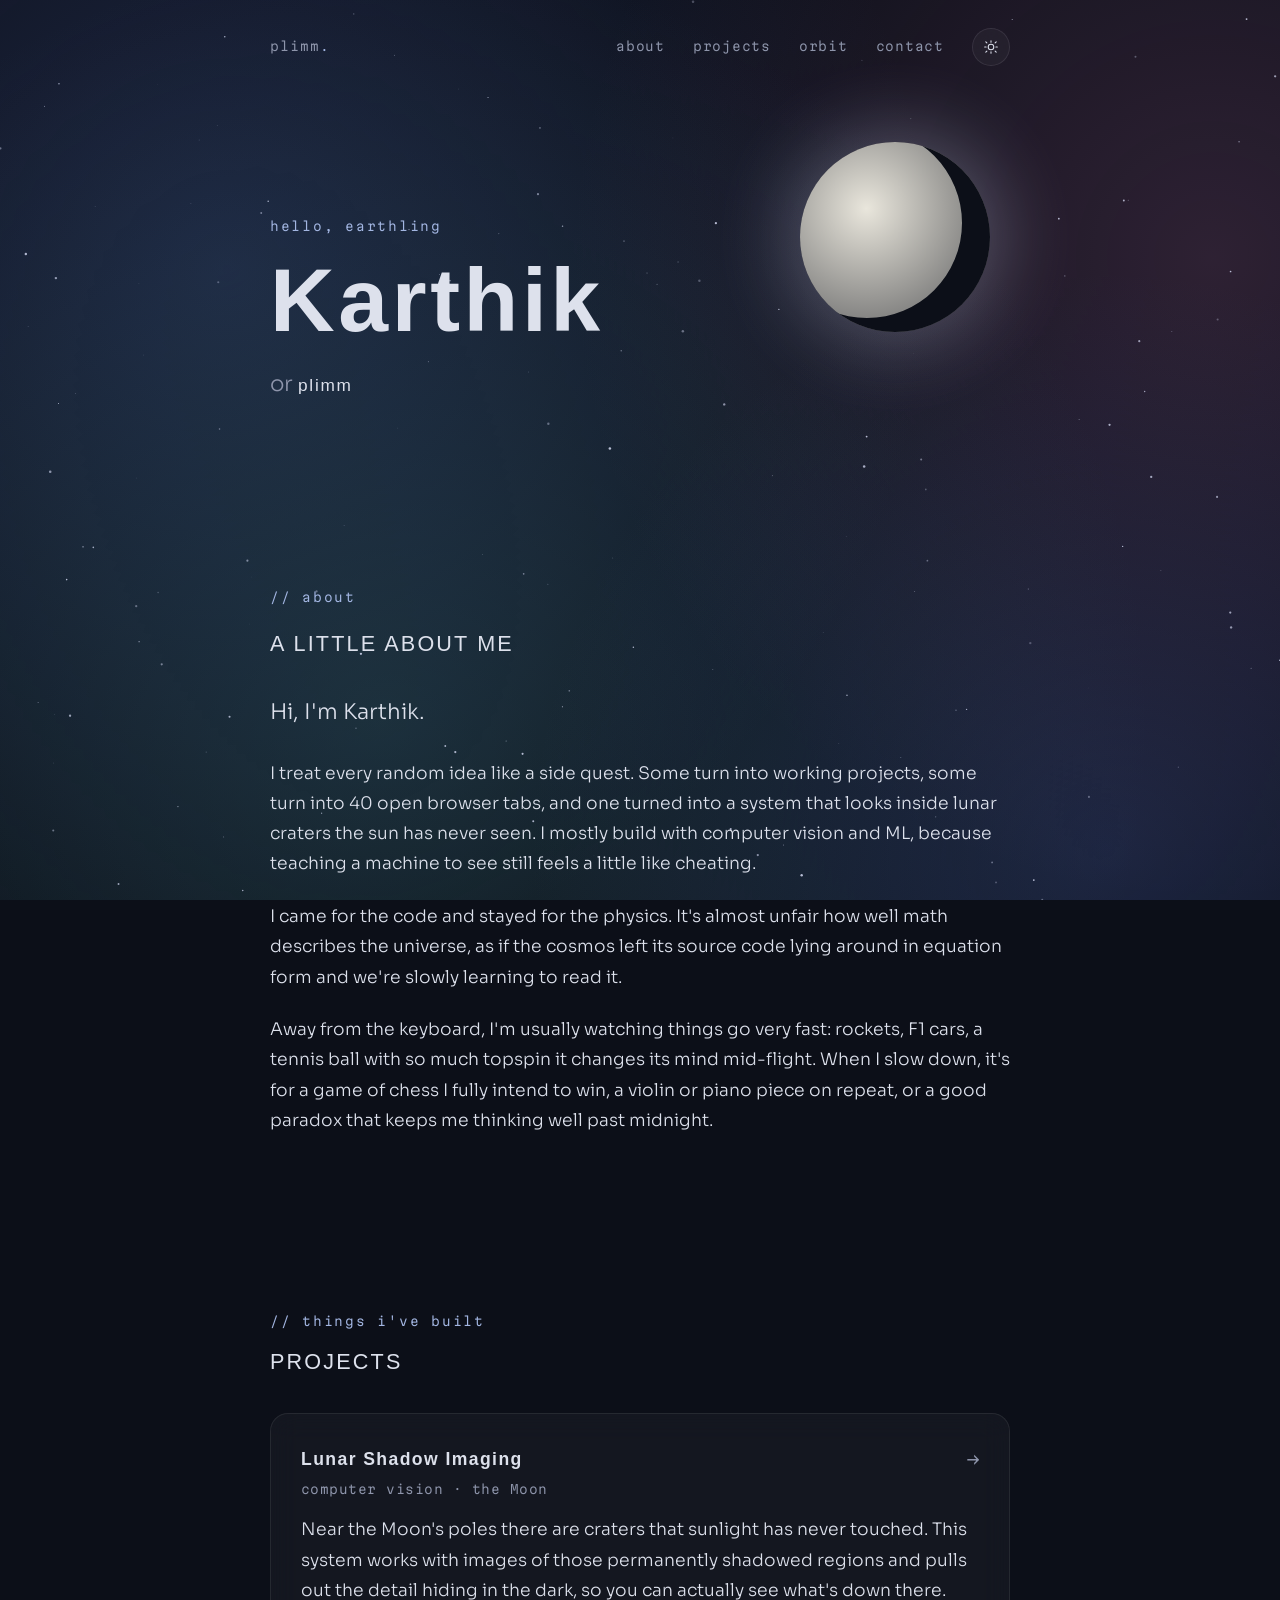
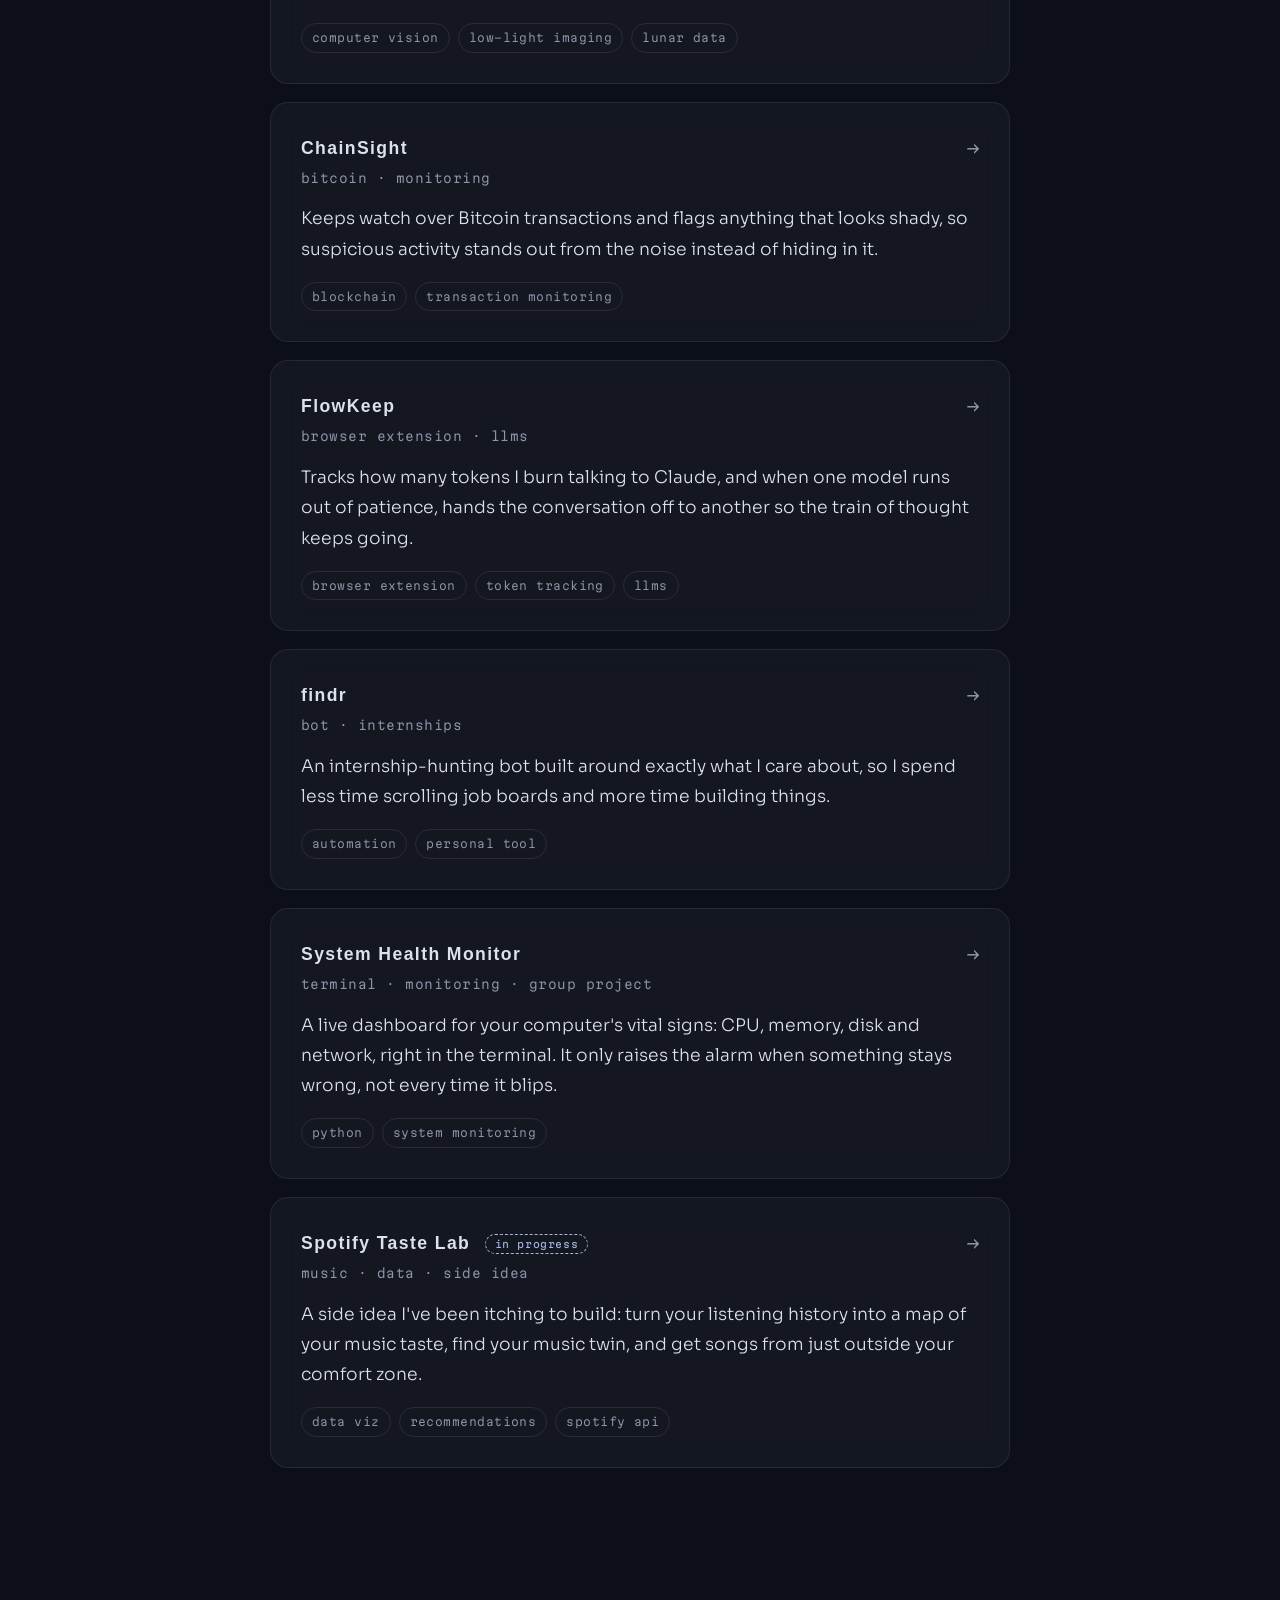
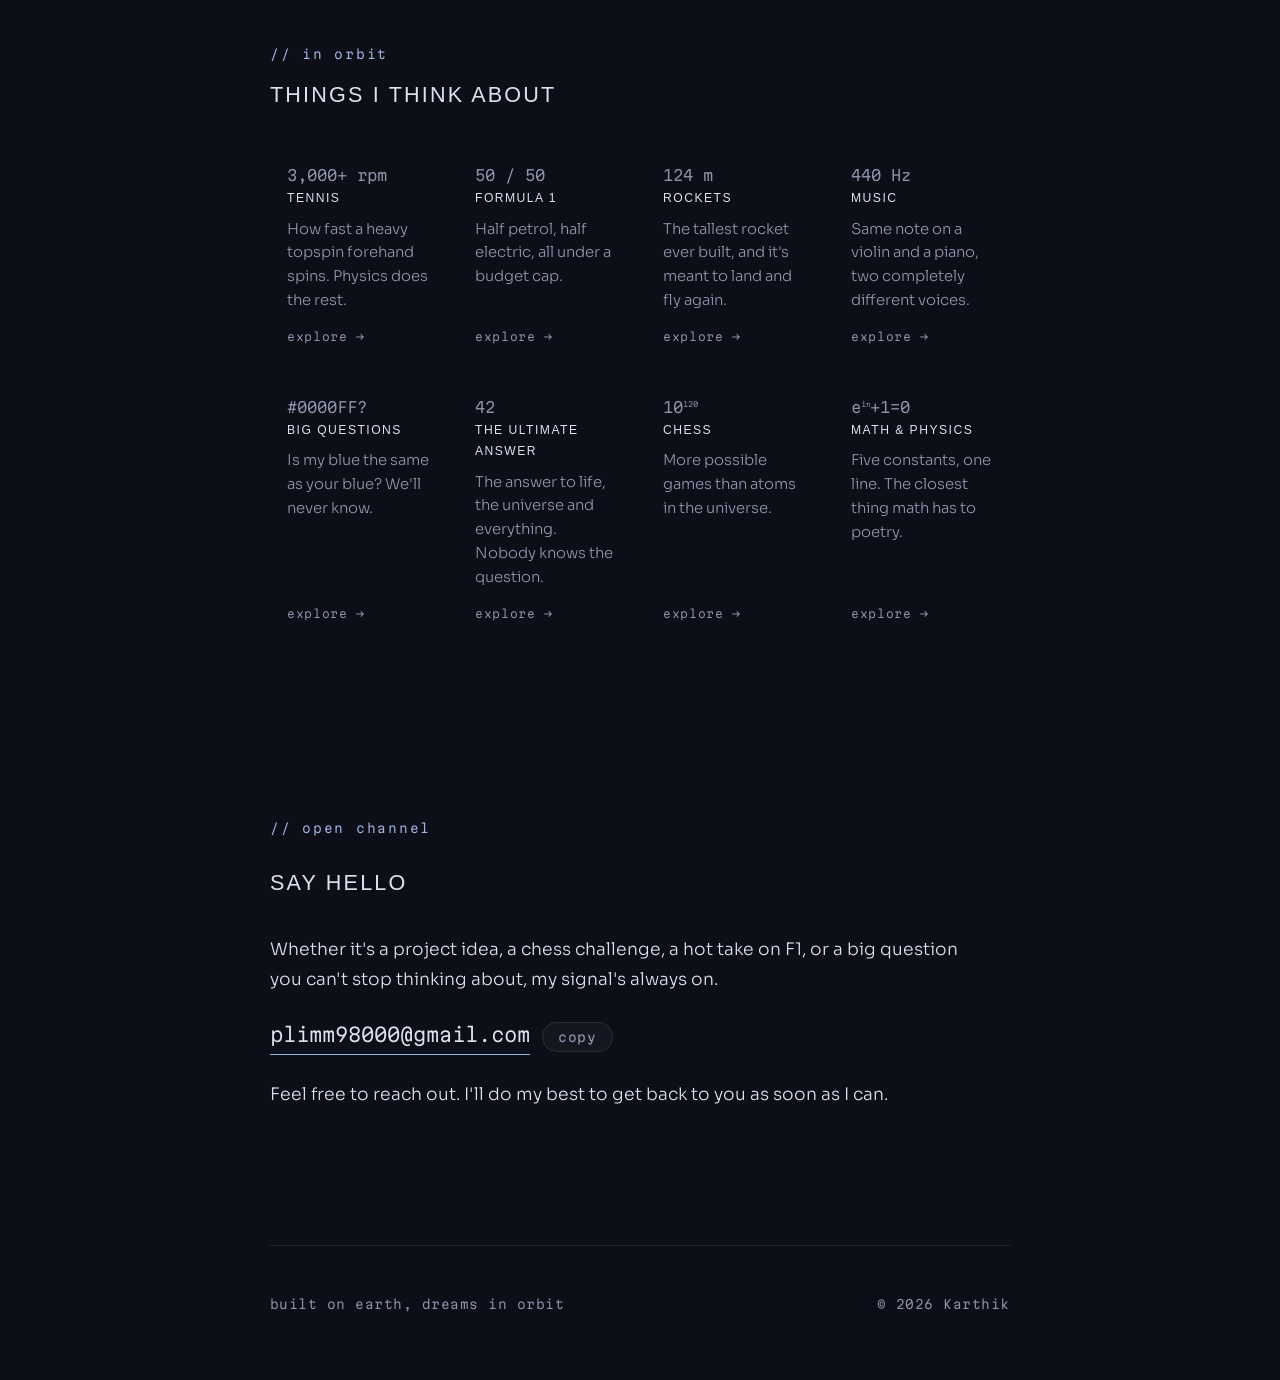
==== index.html @ c79ecdea "Add files via upload" ====
<!doctype html>
<html lang="en" data-theme="dark">
<head>
<meta charset="utf-8">
<meta name="viewport" content="width=device-width, initial-scale=1, viewport-fit=cover">
<title>Karthik · plimm</title>
<meta name="claude:viewport-fit-sides" content="cover">
<meta name="description" content="Karthik (plimm). Projects in computer vision and ML, and a few things I can't stop thinking about.">
<link rel="preconnect" href="https://fonts.googleapis.com">
<link rel="preconnect" href="https://fonts.gstatic.com" crossorigin>
<link rel="stylesheet" href="https://fonts.googleapis.com/css2?family=Syncopate:wght@400;700&family=Sora:wght@300;400;500&family=Martian+Mono:wght@300;400&display=swap">
<link rel="stylesheet" href="style.css">
</head>
<body>
<canvas id="haze" aria-hidden="true"></canvas>
<div class="wrap">
  <nav class="top" aria-label="Main">
    <a class="mark" href="#top">plimm<span>.</span></a>
    <div class="links">
      <a href="#about" class="hide-sm">about</a>
      <a href="#projects">projects</a>
      <a href="#orbit">orbit</a>
      <a href="#contact">contact</a>
      <button id="theme" type="button" aria-label="Switch to light mode">
        <svg class="i-sun" viewBox="0 0 24 24" fill="none" stroke="currentColor" stroke-width="1.6" stroke-linecap="round"><circle cx="12" cy="12" r="4.2"/><path d="M12 2.5v2.2M12 19.3v2.2M4.2 4.2l1.6 1.6M18.2 18.2l1.6 1.6M2.5 12h2.2M19.3 12h2.2M4.2 19.8l1.6-1.6M18.2 5.8l1.6-1.6"/></svg>
        <svg class="i-moon" viewBox="0 0 24 24" fill="none" stroke="currentColor" stroke-width="1.6" stroke-linecap="round" stroke-linejoin="round"><path d="M20 14.5A8 8 0 1 1 9.5 4a6.5 6.5 0 0 0 10.5 10.5z"/></svg>
      </button>
    </div>
  </nav>
<header class="hero" id="top">
    <div class="moon" aria-hidden="true"></div>
    <p class="eyebrow">hello, earthling</p>
    <h1 class="name">Karthik</h1>
    <p class="aka">or <b>plimm</b></p>
  </header>

  <main>
    <section class="about prose" id="about">
      <p class="label">// about</p>
      <h2>A little about me</h2>
      <p>Hi, I'm Karthik.</p>
      <p>I treat every random idea like a side quest. Some turn into working projects, some turn into 40 open browser tabs, and one turned into a system that looks inside lunar craters the sun has never seen. I mostly build with computer vision and ML, because teaching a machine to see still feels a little like cheating.</p>
      <p>I came for the code and stayed for the physics. It's almost unfair how well math describes the universe, as if the cosmos left its source code lying around in equation form and we're slowly learning to read it.</p>
      <p>Away from the keyboard, I'm usually watching things go very fast: rockets, F1 cars, a tennis ball with so much topspin it changes its mind mid-flight. When I slow down, it's for a game of chess I fully intend to win, a violin or piano piece on repeat, or a good paradox that keeps me thinking well past midnight.</p>
    </section>

    <section id="projects">
      <p class="label">// things i've built</p>
      <h2>Projects</h2>
      <div class="projects">
        <a class="card" href="project-lunar.html">
          <span class="arrow" aria-hidden="true">&rarr;</span>
          <h3>Lunar Shadow Imaging</h3>
          <p class="kind">computer vision · the Moon</p>
          <p>Near the Moon's poles there are craters that sunlight has never touched. This system works with images of those permanently shadowed regions and pulls out the detail hiding in the dark, so you can actually see what's down there.</p>
          <ul class="tags"><li>computer vision</li><li>low-light imaging</li><li>lunar data</li></ul>
        </a>
        <a class="card" href="project-chainsight.html">
          <span class="arrow" aria-hidden="true">&rarr;</span>
          <h3>ChainSight</h3>
          <p class="kind">bitcoin · monitoring</p>
          <p>Keeps watch over Bitcoin transactions and flags anything that looks shady, so suspicious activity stands out from the noise instead of hiding in it.</p>
          <ul class="tags"><li>blockchain</li><li>transaction monitoring</li></ul>
        </a>
        <a class="card" href="project-flowkeep.html">
          <span class="arrow" aria-hidden="true">&rarr;</span>
          <h3>FlowKeep</h3>
          <p class="kind">browser extension · llms</p>
          <p>Tracks how many tokens I burn talking to Claude, and when one model runs out of patience, hands the conversation off to another so the train of thought keeps going.</p>
          <ul class="tags"><li>browser extension</li><li>token tracking</li><li>llms</li></ul>
        </a>
        <a class="card" href="project-findr.html">
          <span class="arrow" aria-hidden="true">&rarr;</span>
          <h3>findr</h3>
          <p class="kind">bot · internships</p>
          <p>An internship-hunting bot built around exactly what I care about, so I spend less time scrolling job boards and more time building things.</p>
          <ul class="tags"><li>automation</li><li>personal tool</li></ul>
        </a>
        <a class="card" href="project-health.html">
          <span class="arrow" aria-hidden="true">&rarr;</span>
          <h3>System Health Monitor</h3>
          <p class="kind">terminal · monitoring · group project</p>
          <p>A live dashboard for your computer's vital signs: CPU, memory, disk and network, right in the terminal. It only raises the alarm when something stays wrong, not every time it blips.</p>
          <ul class="tags"><li>python</li><li>system monitoring</li></ul>
        </a>
        <a class="card" href="project-tastelab.html">
          <span class="arrow" aria-hidden="true">&rarr;</span>
          <h3>Spotify Taste Lab <span class="wip">in progress</span></h3>
          <p class="kind">music · data · side idea</p>
          <p>A side idea I've been itching to build: turn your listening history into a map of your music taste, find your music twin, and get songs from just outside your comfort zone.</p>
          <ul class="tags"><li>data viz</li><li>recommendations</li><li>spotify api</li></ul>
        </a>
      </div>
    </section>

    <section id="orbit">
      <p class="label">// in orbit</p>
      <h2>Things I think about</h2>
      <div class="orbit">
        <a class="orb" href="orbit-sports.html">
          <p class="fig">3,000+ rpm</p>
          <h3>Tennis</h3>
          <p>How fast a heavy topspin forehand spins. Physics does the rest.</p>
          <span class="more">explore &rarr;</span>
        </a>
        <a class="orb" href="orbit-f1.html">
          <p class="fig">50 / 50</p>
          <h3>Formula 1</h3>
          <p>Half petrol, half electric, all under a budget cap.</p>
          <span class="more">explore &rarr;</span>
        </a>
        <a class="orb" href="orbit-space.html">
          <p class="fig">124 m</p>
          <h3>Rockets</h3>
          <p>The tallest rocket ever built, and it's meant to land and fly again.</p>
          <span class="more">explore &rarr;</span>
        </a>
        <a class="orb" href="orbit-music.html">
          <p class="fig">440 Hz</p>
          <h3>Music</h3>
          <p>Same note on a violin and a piano, two completely different voices.</p>
          <span class="more">explore &rarr;</span>
        </a>
        <a class="orb" href="orbit-questions.html#blue">
          <p class="fig">#0000FF?</p>
          <h3>Big questions</h3>
          <p>Is my blue the same as your blue? We'll never know.</p>
          <span class="more">explore &rarr;</span>
        </a>
        <a class="orb" href="orbit-questions.html#fortytwo">
          <p class="fig">42</p>
          <h3>The ultimate answer</h3>
          <p>The answer to life, the universe and everything. Nobody knows the question.</p>
          <span class="more">explore &rarr;</span>
        </a>
        <a class="orb" href="orbit-chess.html">
          <p class="fig">10<sup>120</sup></p>
          <h3>Chess</h3>
          <p>More possible games than atoms in the universe.</p>
          <span class="more">explore &rarr;</span>
        </a>
        <a class="orb" href="orbit-math.html">
          <p class="fig">e<sup>i&pi;</sup>+1=0</p>
          <h3>Math &amp; physics</h3>
          <p>Five constants, one line. The closest thing math has to poetry.</p>
          <span class="more">explore &rarr;</span>
        </a>
      </div>
    </section>

    <section class="contact" id="contact">
      <p class="label">// open channel</p>
      <h2>Say hello</h2>
      <p>Whether it's a project idea, a chess challenge, a hot take on F1, or a big question you can't stop thinking about, my signal's always on.</p>
      <div class="mail">
        <a id="email" href="mailto:plimm98000@gmail.com">plimm98000@gmail.com</a>
        <button id="copy" class="btn" type="button">copy</button>
      </div>
      <p>Feel free to reach out. I'll do my best to get back to you as soon as I can.</p>
    </section>
  </main>

  <footer>
    <span>built on earth, dreams in orbit</span>
    <span>&copy; 2026 Karthik</span>
  </footer>
</div>
<script src="site.js"></script>
</body>
</html>
---- style.css ----
/* Layout: one calm column drifting over a slow haze field; detail pages reuse the same column with a back link. */
:root {
  --bg: #0C0F18;
  --ink: #DDE1EC;
  --ink-soft: #8E95AB;
  --line: rgba(221, 225, 236, 0.1);
  --accent: #A3B6E2;
  --accent-2: #E2B9A9;
  --panel: rgba(255, 255, 255, 0.035);
  --panel-strong: rgba(255, 255, 255, 0.06);
  --panel-line: rgba(255, 255, 255, 0.08);
  --good: #9FD3B8;
  --haze-a: 64, 84, 150;
  --haze-b: 118, 72, 110;
  --haze-c: 52, 104, 112;
  --haze-alpha: 0.32;
  --star: 1;
  --moon-lit: #E9E6DC;
  --moon-dark: #0C0F18;
  --moon-glow: rgba(220, 226, 255, 0.3);

  --f-display: "Syncopate", "Michroma", "Eurostile", "Arial Black", sans-serif;
  --f-body: "Sora", "Avenir Next", "Segoe UI", system-ui, sans-serif;
  --f-mono: "Martian Mono", "JetBrains Mono", ui-monospace, "SF Mono", Menlo, monospace;

  --step--1: clamp(0.72rem, 0.7rem + 0.1vw, 0.78rem);
  --step-0: clamp(1rem, 0.96rem + 0.2vw, 1.08rem);
  --step-1: clamp(1.15rem, 1.05rem + 0.4vw, 1.35rem);
  --step-2: clamp(1.4rem, 1.2rem + 0.9vw, 1.9rem);
  --step-3: clamp(1.9rem, 1.4rem + 2.6vw, 3.2rem);
  --step-hero: clamp(2.6rem, 1.4rem + 6vw, 5.6rem);
  color-scheme: dark;
}
:root[data-theme="light"] {
  --bg: #E7EAF0;
  --ink: #252A3B;
  --ink-soft: #5B6176;
  --line: rgba(37, 42, 59, 0.12);
  --accent: #4C6799;
  --accent-2: #A86A55;
  --panel: rgba(255, 255, 255, 0.42);
  --panel-strong: rgba(255, 255, 255, 0.6);
  --panel-line: rgba(255, 255, 255, 0.75);
  --good: #3D7D5E;
  --haze-a: 176, 190, 226;
  --haze-b: 236, 208, 200;
  --haze-c: 192, 220, 214;
  --haze-alpha: 0.55;
  --star: 0;
  --moon-lit: #F7F5EE;
  --moon-dark: #C9CEDA;
  --moon-glow: rgba(255, 252, 240, 0.9);
  color-scheme: light;
}

* { box-sizing: border-box; }
html { scroll-behavior: smooth; }
body {
  margin: 0;
  background: var(--bg);
  color: var(--ink);
  font-family: var(--f-body);
  font-weight: 300;
  font-size: var(--step-0);
  line-height: 1.75;
  transition: background-color 0.8s ease, color 0.8s ease;
  overflow-x: hidden;
}
img, svg { max-width: 100%; }
#haze { position: fixed; inset: 0; width: 100%; height: 100%; z-index: 0; pointer-events: none; }
.wrap {
  position: relative; z-index: 1;
  max-width: 780px; margin: 0 auto;
  padding-left: max(20px, env(safe-area-inset-left, 0px));
  padding-right: max(20px, env(safe-area-inset-right, 0px));
}
a { color: var(--accent); }
a:focus-visible, button:focus-visible { outline: 2px solid var(--accent); outline-offset: 4px; border-radius: 6px; }

/* nav */
nav.top { display: flex; align-items: center; justify-content: space-between; gap: 16px; padding-block: 28px 0; }
.mark { font-family: var(--f-mono); font-size: var(--step--1); letter-spacing: 0.08em; color: var(--ink-soft); text-decoration: none; }
.mark span { color: var(--accent); }
.links { display: flex; align-items: center; gap: clamp(12px, 3vw, 28px); flex-wrap: wrap; justify-content: flex-end; }
.links a { font-family: var(--f-mono); font-size: var(--step--1); letter-spacing: 0.06em; color: var(--ink-soft); text-decoration: none; transition: color 0.3s; }
.links a:hover, .links a:focus-visible { color: var(--ink); }
#theme {
  width: 38px; height: 38px; border-radius: 50%; border: 1px solid var(--line); background: var(--panel);
  color: var(--ink); display: grid; place-items: center; cursor: pointer;
  backdrop-filter: blur(8px); -webkit-backdrop-filter: blur(8px); transition: border-color 0.3s, transform 0.4s;
}
#theme:hover { border-color: var(--accent); transform: rotate(-12deg); }
#theme svg { width: 16px; height: 16px; }
.i-moon { display: none; }
:root[data-theme="light"] .i-moon { display: block; }
:root[data-theme="light"] .i-sun { display: none; }

/* hero */
.hero { position: relative; padding-block: clamp(80px, 15vw, 150px) clamp(56px, 10vw, 96px); }
.moon {
  position: absolute; z-index: -1; right: clamp(-10px, 2vw, 20px); top: clamp(36px, 8vw, 76px);
  width: clamp(110px, 22vw, 190px); aspect-ratio: 1; max-width: 100%; border-radius: 50%;
  background: radial-gradient(circle at 35% 35%, var(--moon-lit), var(--moon-dark) 140%);
  box-shadow: inset -28px -14px 0 0 var(--moon-dark), 0 0 80px 10px var(--moon-glow);
  opacity: 0.85; transition: box-shadow 0.8s, background 0.8s;
}
.eyebrow { font-family: var(--f-mono); font-size: var(--step--1); letter-spacing: 0.14em; color: var(--accent); margin: 0 0 18px; }
h1.name { font-family: var(--f-display); font-weight: 700; font-size: var(--step-hero); line-height: 1; letter-spacing: 0.04em; margin: 0; }
.aka { margin: 20px 0 0; color: var(--ink-soft); font-size: var(--step-1); }
.aka b { font-family: var(--f-display); font-weight: 400; font-size: 0.8em; letter-spacing: 0.1em; color: var(--ink); }
.hero > * { animation: rise 1.4s cubic-bezier(.2,.7,.2,1) both; }
.hero > :nth-child(3) { animation-delay: 0.12s; }
.hero > :nth-child(4) { animation-delay: 0.3s; }
@keyframes rise { from { opacity: 0.35; transform: translateY(10px); } to { opacity: 1; transform: none; } }

/* sections */
section { padding-block: clamp(48px, 9vw, 88px); }
.label { font-family: var(--f-mono); font-size: var(--step--1); letter-spacing: 0.14em; color: var(--accent); margin: 0 0 10px; }
h2 { font-family: var(--f-display); font-weight: 400; font-size: var(--step-1); letter-spacing: 0.1em; text-transform: uppercase; margin: 0 0 32px; text-wrap: balance; }
.prose p { margin: 0 0 1.3em; max-width: 64ch; }
.prose p:last-child { margin-bottom: 0; }
.about h2 + p { font-size: var(--step-1); line-height: 1.6; }

/* project cards */
.projects { display: grid; gap: 18px; }
a.card {
  display: block; text-decoration: none; color: inherit;
  padding: clamp(22px, 4vw, 30px); background: var(--panel);
  border: 1px solid var(--panel-line); border-radius: 18px;
  backdrop-filter: blur(14px); -webkit-backdrop-filter: blur(14px);
  transition: transform 0.6s cubic-bezier(.2,.7,.2,1), border-color 0.4s, background 0.4s; min-width: 0; position: relative;
}
a.card:hover, a.card:focus-visible { transform: translateY(-3px); border-color: var(--accent); background: var(--panel-strong); }
a.card h3 { font-family: var(--f-display); font-weight: 700; font-size: clamp(0.95rem, 0.9rem + 0.3vw, 1.1rem); letter-spacing: 0.08em; margin: 0 0 4px; padding-right: 28px; }
a.card .kind { font-family: var(--f-mono); font-size: var(--step--1); color: var(--ink-soft); letter-spacing: 0.04em; margin: 0 0 14px; }
a.card p { margin: 0; max-width: 62ch; }
.arrow { position: absolute; top: clamp(22px, 4vw, 30px); right: clamp(22px, 4vw, 30px); color: var(--ink-soft); transition: transform 0.4s, color 0.4s; font-family: var(--f-mono); }
a.card:hover .arrow, a.card:focus-visible .arrow { transform: translateX(4px); color: var(--accent); }
.tags { display: flex; flex-wrap: wrap; gap: 8px; margin: 18px 0 0; padding: 0; list-style: none; }
.tags li { font-family: var(--f-mono); font-size: 0.7rem; letter-spacing: 0.04em; padding: 4px 10px; border-radius: 999px; border: 1px solid var(--line); color: var(--ink-soft); }
.wip { font-family: var(--f-mono); font-weight: 400; font-size: 0.62rem; letter-spacing: 0.06em; text-transform: lowercase; vertical-align: middle; margin-left: 8px; padding: 3px 9px; border-radius: 999px; border: 1px dashed var(--accent); color: var(--accent); white-space: nowrap; }

/* orbit grid */
.orbit { display: grid; grid-template-columns: repeat(4, minmax(0, 1fr)); gap: 12px; }
a.orb {
  display: flex; flex-direction: column; text-decoration: none; color: inherit; min-width: 0;
  padding: 18px 16px; border-radius: 16px; border: 1px solid transparent;
  transition: border-color 0.4s, background 0.4s, transform 0.6s cubic-bezier(.2,.7,.2,1);
}
a.orb:hover, a.orb:focus-visible { border-color: var(--panel-line); background: var(--panel); transform: translateY(-3px); }
.fig { font-family: var(--f-mono); font-weight: 300; font-size: clamp(1.1rem, 0.95rem + 0.6vw, 1.4rem); line-height: 1.15; color: var(--accent); margin: 0 0 12px; font-variant-numeric: tabular-nums; overflow-wrap: anywhere; }
.fig sup { font-size: 0.5em; }
a.orb h3 { font-family: var(--f-display); font-weight: 400; font-size: 0.76rem; letter-spacing: 0.12em; text-transform: uppercase; margin: 0 0 8px; }
a.orb p { margin: 0; color: var(--ink-soft); font-size: 0.93rem; line-height: 1.6; }
a.orb .more { margin-top: auto; padding-top: 14px; font-family: var(--f-mono); font-size: 0.7rem; letter-spacing: 0.06em; color: var(--ink-soft); transition: color 0.3s; }
a.orb:hover .more, a.orb:focus-visible .more { color: var(--accent); }

/* contact */
.contact p { margin: 0 0 24px; max-width: 54ch; }
.mail { display: flex; align-items: center; gap: 12px; flex-wrap: wrap; margin-bottom: 24px; }
.mail a { font-family: var(--f-mono); font-size: clamp(0.9rem, 0.8rem + 0.6vw, 1.2rem); color: var(--ink); text-decoration: none; overflow-wrap: anywhere; border-bottom: 1px solid var(--accent); padding-bottom: 2px; user-select: all; -webkit-user-select: all; }
.mail a:hover { color: var(--accent); }
.btn {
  font-family: var(--f-mono); font-size: var(--step--1); letter-spacing: 0.06em; padding: 7px 15px; border-radius: 999px; cursor: pointer;
  border: 1px solid var(--line); background: var(--panel); color: var(--ink-soft); transition: border-color 0.3s, color 0.3s, background 0.3s;
}
.btn:hover { border-color: var(--accent); color: var(--ink); }
.btn[aria-pressed="true"] { border-color: var(--accent); color: var(--ink); background: var(--panel-strong); }

footer { padding-block: 48px 64px; margin-top: 24px; border-top: 1px solid var(--line); display: flex; justify-content: space-between; gap: 12px; flex-wrap: wrap; font-family: var(--f-mono); font-size: var(--step--1); color: var(--ink-soft); letter-spacing: 0.04em; }

/* ---------- detail pages ---------- */
.back { display: inline-flex; gap: 8px; align-items: center; font-family: var(--f-mono); font-size: var(--step--1); letter-spacing: 0.06em; color: var(--ink-soft); text-decoration: none; }
.back:hover { color: var(--accent); }
.page-head { padding-block: clamp(56px, 10vw, 100px) clamp(24px, 5vw, 40px); }
.page-head h1 { font-family: var(--f-display); font-weight: 700; font-size: var(--step-3); line-height: 1.08; letter-spacing: 0.04em; margin: 0 0 20px; text-wrap: balance; }
.lede { font-size: var(--step-1); line-height: 1.6; max-width: 58ch; margin: 0; color: var(--ink); }
.page section { padding-block: clamp(36px, 6vw, 60px); border-top: 1px solid var(--line); }
.page h2 { margin-bottom: 22px; }
.page h3 { font-family: var(--f-display); font-weight: 700; font-size: 0.9rem; letter-spacing: 0.08em; margin: 28px 0 8px; }
.page ul.dots { margin: 0 0 1.3em; padding: 0; list-style: none; display: grid; gap: 10px; max-width: 64ch; }
.page ul.dots li { padding-left: 22px; position: relative; }
.page ul.dots li::before { content: ""; position: absolute; left: 3px; top: 0.72em; width: 6px; height: 6px; border-radius: 50%; background: var(--accent); opacity: 0.75; }
.kid {
  padding: clamp(20px, 4vw, 28px); border-radius: 18px; background: var(--panel); border: 1px solid var(--panel-line);
  backdrop-filter: blur(14px); -webkit-backdrop-filter: blur(14px); font-size: var(--step-1); line-height: 1.6;
}
.kid p { margin: 0; }
.term { font-family: var(--f-mono); font-size: 0.85em; color: var(--accent); white-space: nowrap; }

/* pipeline */
.pipe { list-style: none; margin: 0; padding: 0; display: grid; gap: 12px; counter-reset: step; }
.pipe li { display: grid; grid-template-columns: 44px minmax(0, 1fr); gap: 14px; align-items: start; counter-increment: step; }
.pipe li::before {
  content: counter(step); width: 36px; height: 36px; border-radius: 50%; display: grid; place-items: center;
  border: 1px solid var(--accent); color: var(--accent); font-family: var(--f-mono); font-size: 0.8rem; background: var(--bg);
}
.pipe b { font-weight: 500; display: block; }
.pipe span { color: var(--ink-soft); font-size: 0.95rem; }

/* stats */
.stats { display: grid; grid-template-columns: repeat(auto-fit, minmax(150px, 1fr)); gap: 14px; margin: 8px 0 18px; }
.stat { padding: 18px; border-radius: 14px; background: var(--panel); border: 1px solid var(--panel-line); min-width: 0; }
.stat .n { font-family: var(--f-mono); font-size: var(--step-2); color: var(--accent); line-height: 1.1; font-variant-numeric: tabular-nums; overflow-wrap: anywhere; }
.stat .t { font-size: 0.85rem; color: var(--ink-soft); line-height: 1.5; margin-top: 6px; }
.note { font-size: 0.85rem; color: var(--ink-soft); max-width: 64ch; }
.tablewrap { overflow-x: auto; margin: 0 0 1.3em; }
table { border-collapse: collapse; min-width: 420px; width: 100%; font-size: 0.92rem; }
th, td { text-align: left; padding: 10px 12px; border-bottom: 1px solid var(--line); vertical-align: top; }
th { font-family: var(--f-mono); font-weight: 400; font-size: 0.72rem; letter-spacing: 0.08em; color: var(--ink-soft); text-transform: uppercase; }
td.num { font-family: var(--f-mono); font-variant-numeric: tabular-nums; white-space: nowrap; }

/* split / compare */
.split { display: grid; grid-template-columns: repeat(2, minmax(0, 1fr)); gap: 16px; }
.split > div { padding: 22px; border-radius: 16px; background: var(--panel); border: 1px solid var(--panel-line); min-width: 0; }
.split h3 { margin-top: 0; }
.split p { margin: 0 0 10px; font-size: 0.95rem; }

/* timeline */
.timeline { list-style: none; margin: 0; padding: 0 0 0 18px; border-left: 1px solid var(--line); display: grid; gap: 18px; }
.timeline li { position: relative; }
.timeline li::before { content: ""; position: absolute; left: -23px; top: 0.6em; width: 9px; height: 9px; border-radius: 50%; background: var(--accent); }
.timeline .yr { font-family: var(--f-mono); font-size: var(--step--1); color: var(--accent); letter-spacing: 0.06em; display: block; }

/* toggles + panels */
.toggle { display: inline-flex; gap: 6px; padding: 5px; border-radius: 999px; border: 1px solid var(--line); background: var(--panel); flex-wrap: wrap; margin-bottom: 24px; }
.toggle .btn { border-color: transparent; background: transparent; }
.toggle .btn[aria-pressed="true"] { background: var(--panel-strong); border-color: var(--accent); }

/* gallery cards */
.gallery { display: grid; gap: 16px; }
.gallery > div { padding: clamp(20px, 4vw, 26px); border-radius: 16px; background: var(--panel); border: 1px solid var(--panel-line); min-width: 0; }
.gallery h3 { margin-top: 0; }
.gallery p { margin: 0 0 10px; }
.gallery p:last-child { margin-bottom: 0; }
.verdict { font-family: var(--f-mono); font-size: 0.78rem; color: var(--accent-2); letter-spacing: 0.03em; }

/* interactive bits */
.doors { display: flex; gap: 12px; flex-wrap: wrap; margin: 16px 0; }
.door {
  width: 84px; height: 116px; border-radius: 12px 12px 4px 4px; border: 1px solid var(--accent); background: var(--panel-strong);
  color: var(--ink); font-family: var(--f-display); font-size: 1.2rem; cursor: pointer; display: grid; place-items: center; transition: background 0.3s, transform 0.3s;
}
.door:hover:not(:disabled) { transform: translateY(-3px); }
.door.picked { background: rgba(163, 182, 226, 0.22); }
.door.open { opacity: 0.55; cursor: default; }
.door:disabled { cursor: default; }
.out { font-family: var(--f-mono); font-size: 0.85rem; color: var(--ink-soft); min-height: 1.6em; }
.row { display: flex; gap: 10px; flex-wrap: wrap; align-items: center; margin: 10px 0; }
input[type="range"] { width: min(320px, 100%); accent-color: var(--accent); }
.bigout { font-family: var(--f-mono); font-size: var(--step-2); color: var(--accent); }

.board { display: grid; grid-template-columns: repeat(8, 1fr); width: min(320px, 100%); aspect-ratio: 1; border-radius: 8px; overflow: hidden; border: 1px solid var(--line); margin: 12px 0; }
.board div { display: grid; place-items: center; font-size: clamp(1rem, 4.5vw, 1.6rem); line-height: 1; }
.board .l { background: rgba(163, 182, 226, 0.16); }
.board .d { background: rgba(163, 182, 226, 0.04); }

.linkrow { display: grid; gap: 10px; }
.linkrow a {
  display: flex; justify-content: space-between; gap: 16px; align-items: center; text-decoration: none; color: var(--ink);
  padding: 16px 18px; border-radius: 14px; background: var(--panel); border: 1px solid var(--panel-line); transition: border-color 0.3s; min-width: 0;
}
.linkrow a:hover, .linkrow a:focus-visible { border-color: var(--accent); }
.linkrow small { display: block; color: var(--ink-soft); font-size: 0.82rem; }
.linkrow .go { font-family: var(--f-mono); color: var(--accent); flex-shrink: 0; }
.nextpage { display: flex; justify-content: space-between; gap: 12px; flex-wrap: wrap; padding-block: 36px; border-top: 1px solid var(--line); }
.nextpage a { font-family: var(--f-mono); font-size: var(--step--1); color: var(--ink-soft); text-decoration: none; letter-spacing: 0.05em; }
.nextpage a:hover { color: var(--accent); }

@media (max-width: 760px) {
  .orbit { grid-template-columns: repeat(2, minmax(0, 1fr)); }
  .split { grid-template-columns: 1fr; }
  .links a.hide-sm { display: none; }
}
@media (max-width: 360px) {
  .orbit { grid-template-columns: 1fr; }
}
@media (prefers-reduced-motion: reduce) {
  *, *::before, *::after { animation: none !important; transition: none !important; }
  html { scroll-behavior: auto; }
}

/* terminal mock */
.term-block {
  font-family: var(--f-mono); font-size: clamp(0.68rem, 0.6rem + 0.4vw, 0.85rem); line-height: 1.7;
  padding: 20px 22px; margin: 0 0 14px; border-radius: 14px; overflow-x: auto;
  background: rgba(0, 0, 0, 0.35); border: 1px solid var(--panel-line); color: var(--ink);
}
:root[data-theme="light"] .term-block { background: rgba(255, 255, 255, 0.55); }
.term-block .ok { color: var(--good); }
.term-block .warn { color: #E5C07B; }
.term-block .bad { color: #E88A8A; }
:root[data-theme="light"] .term-block .warn { color: #9A6B12; }
:root[data-theme="light"] .term-block .bad { color: #B03A3A; }
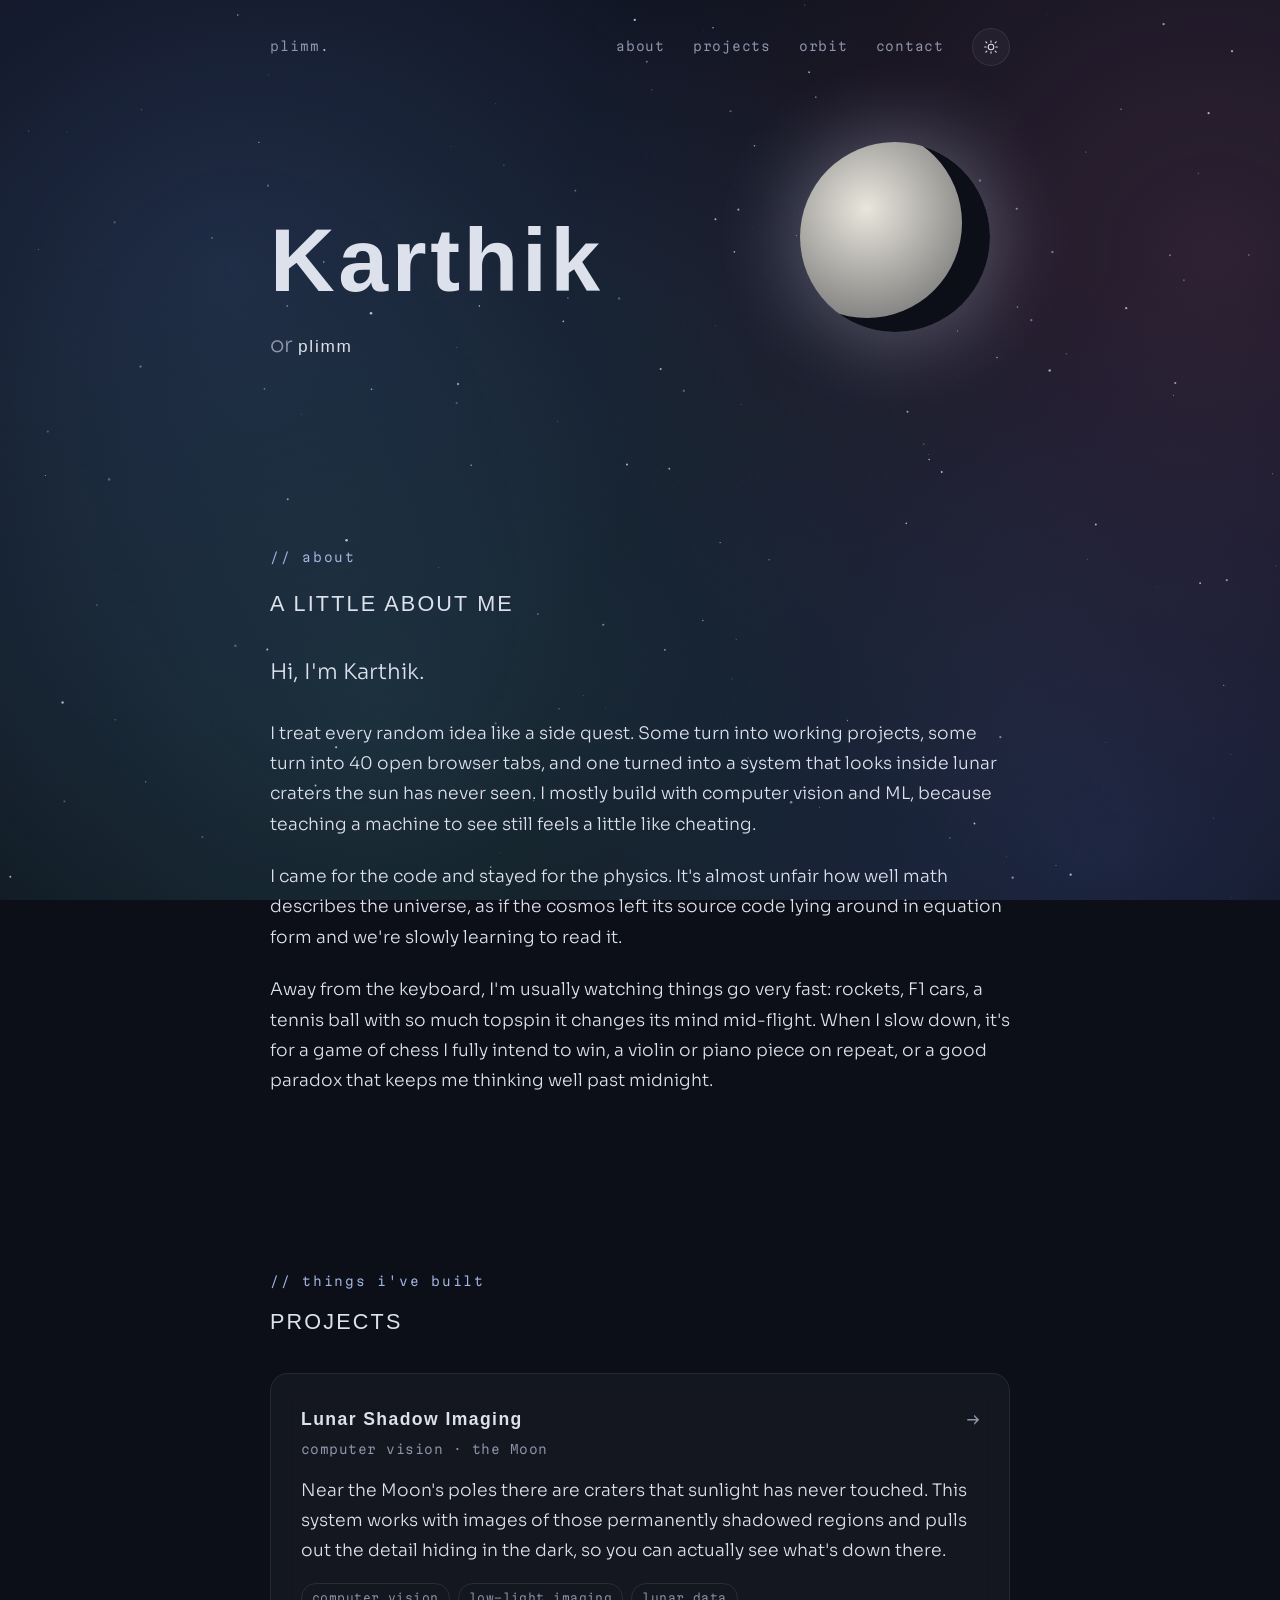
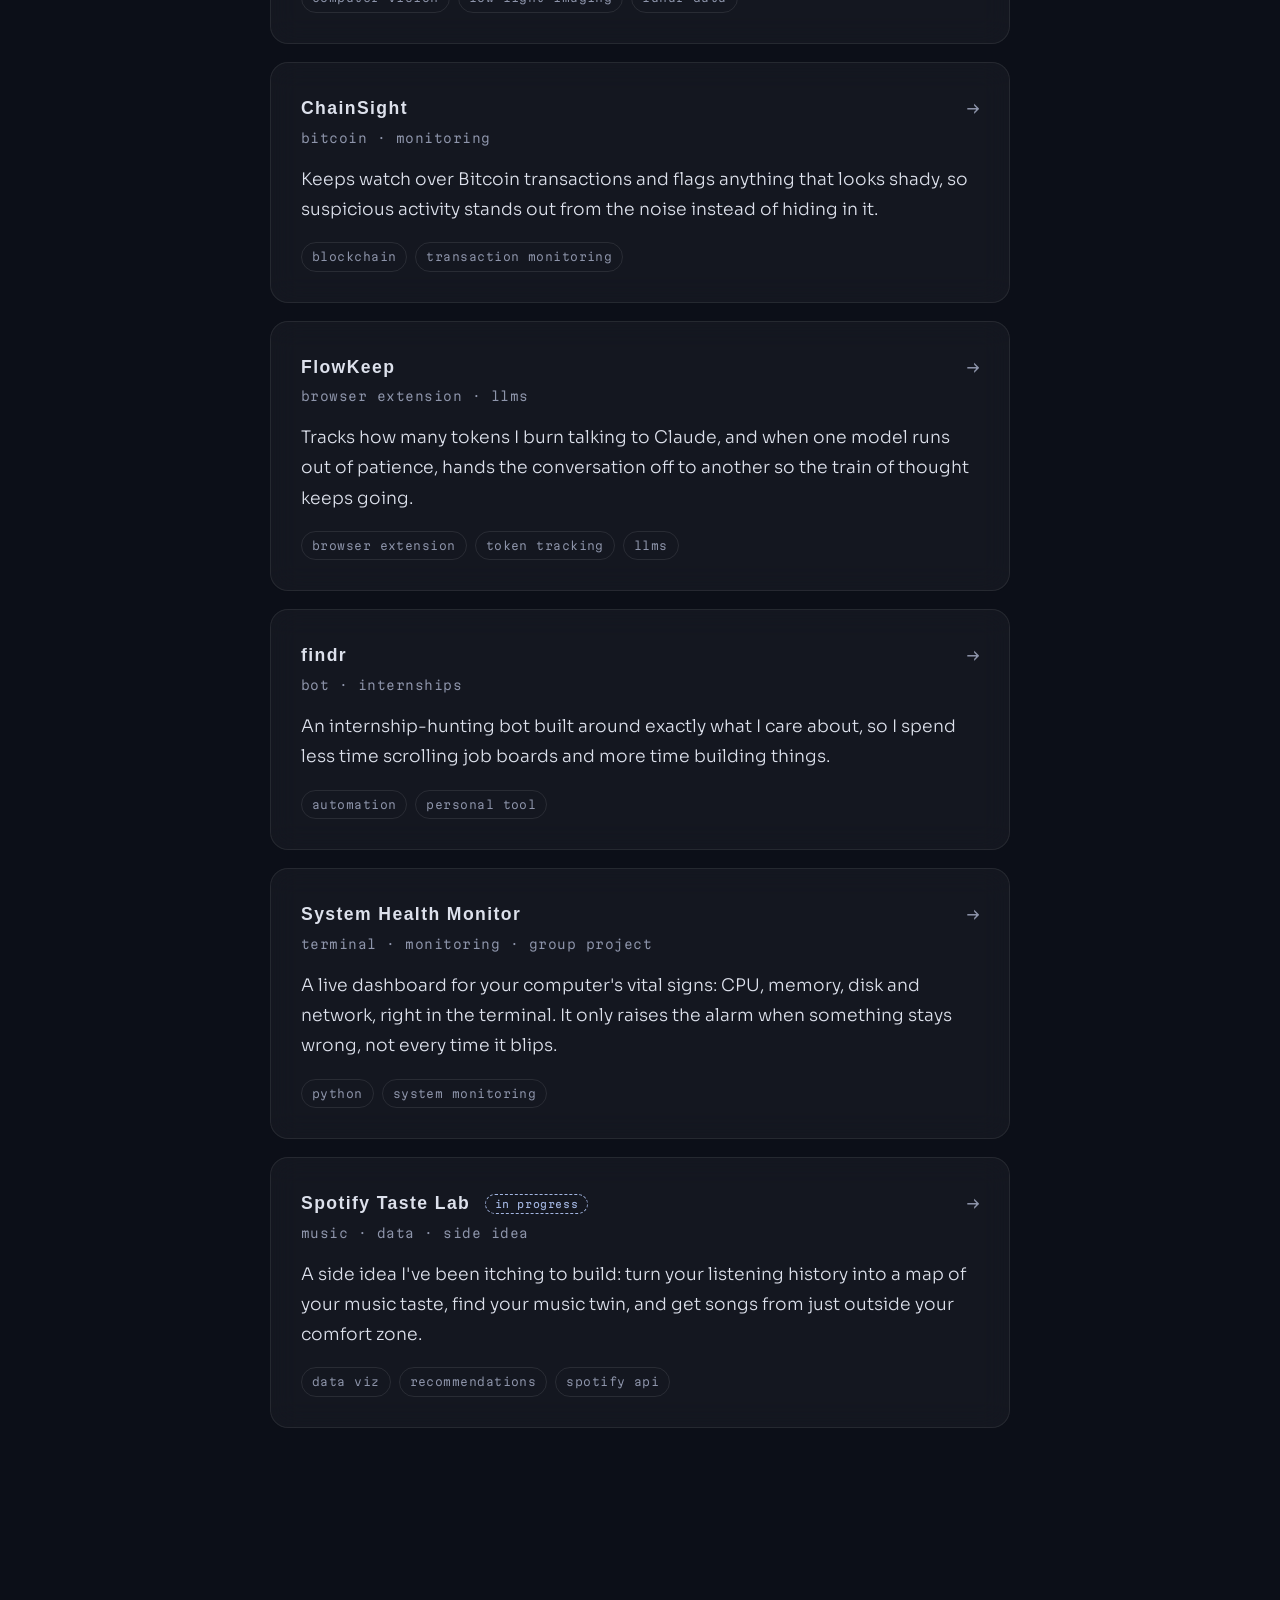
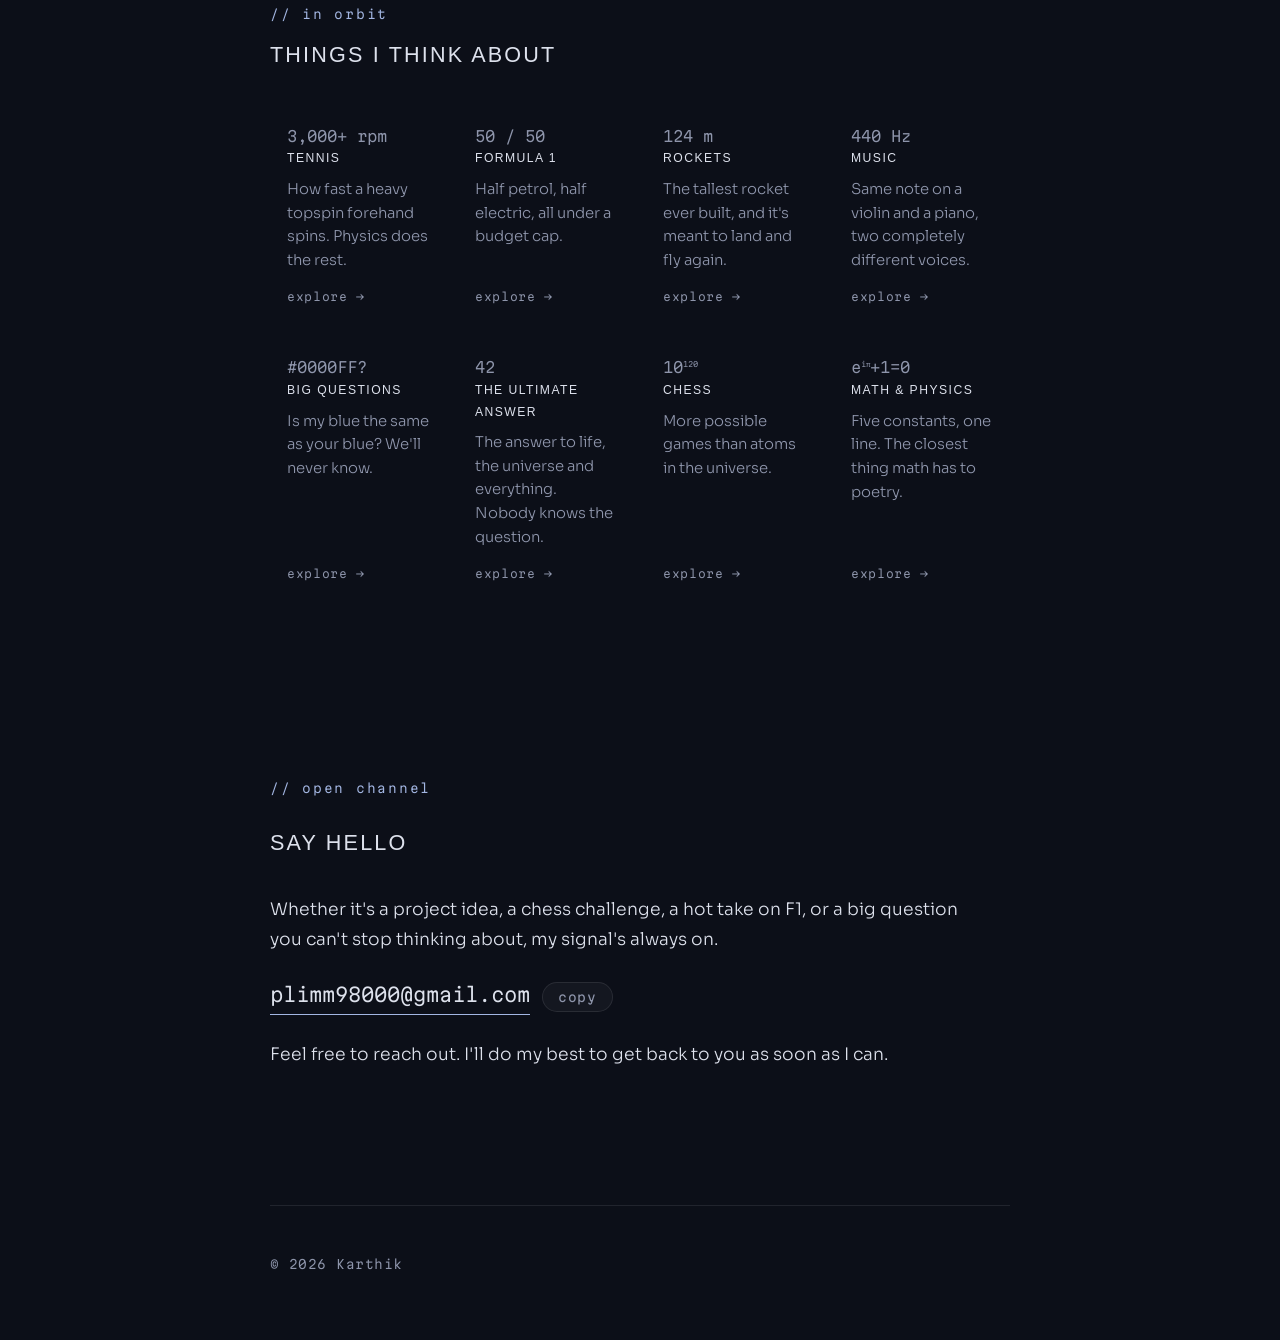
==== commit 7373258e: "Remove greeting paragraph and update footer text Removed the 'hello, earthling' paragraph and adjust" ====
--- a/index.html
+++ b/index.html
@@ -29,7 +29,6 @@
   </nav>
 <header class="hero" id="top">
     <div class="moon" aria-hidden="true"></div>
-    <p class="eyebrow">hello, earthling</p>
     <h1 class="name">Karthik</h1>
     <p class="aka">or <b>plimm</b></p>
   </header>
@@ -161,7 +160,7 @@
   </main>
 
   <footer>
-    <span>built on earth, dreams in orbit</span>
+    
     <span>&copy; 2026 Karthik</span>
   </footer>
 </div>
